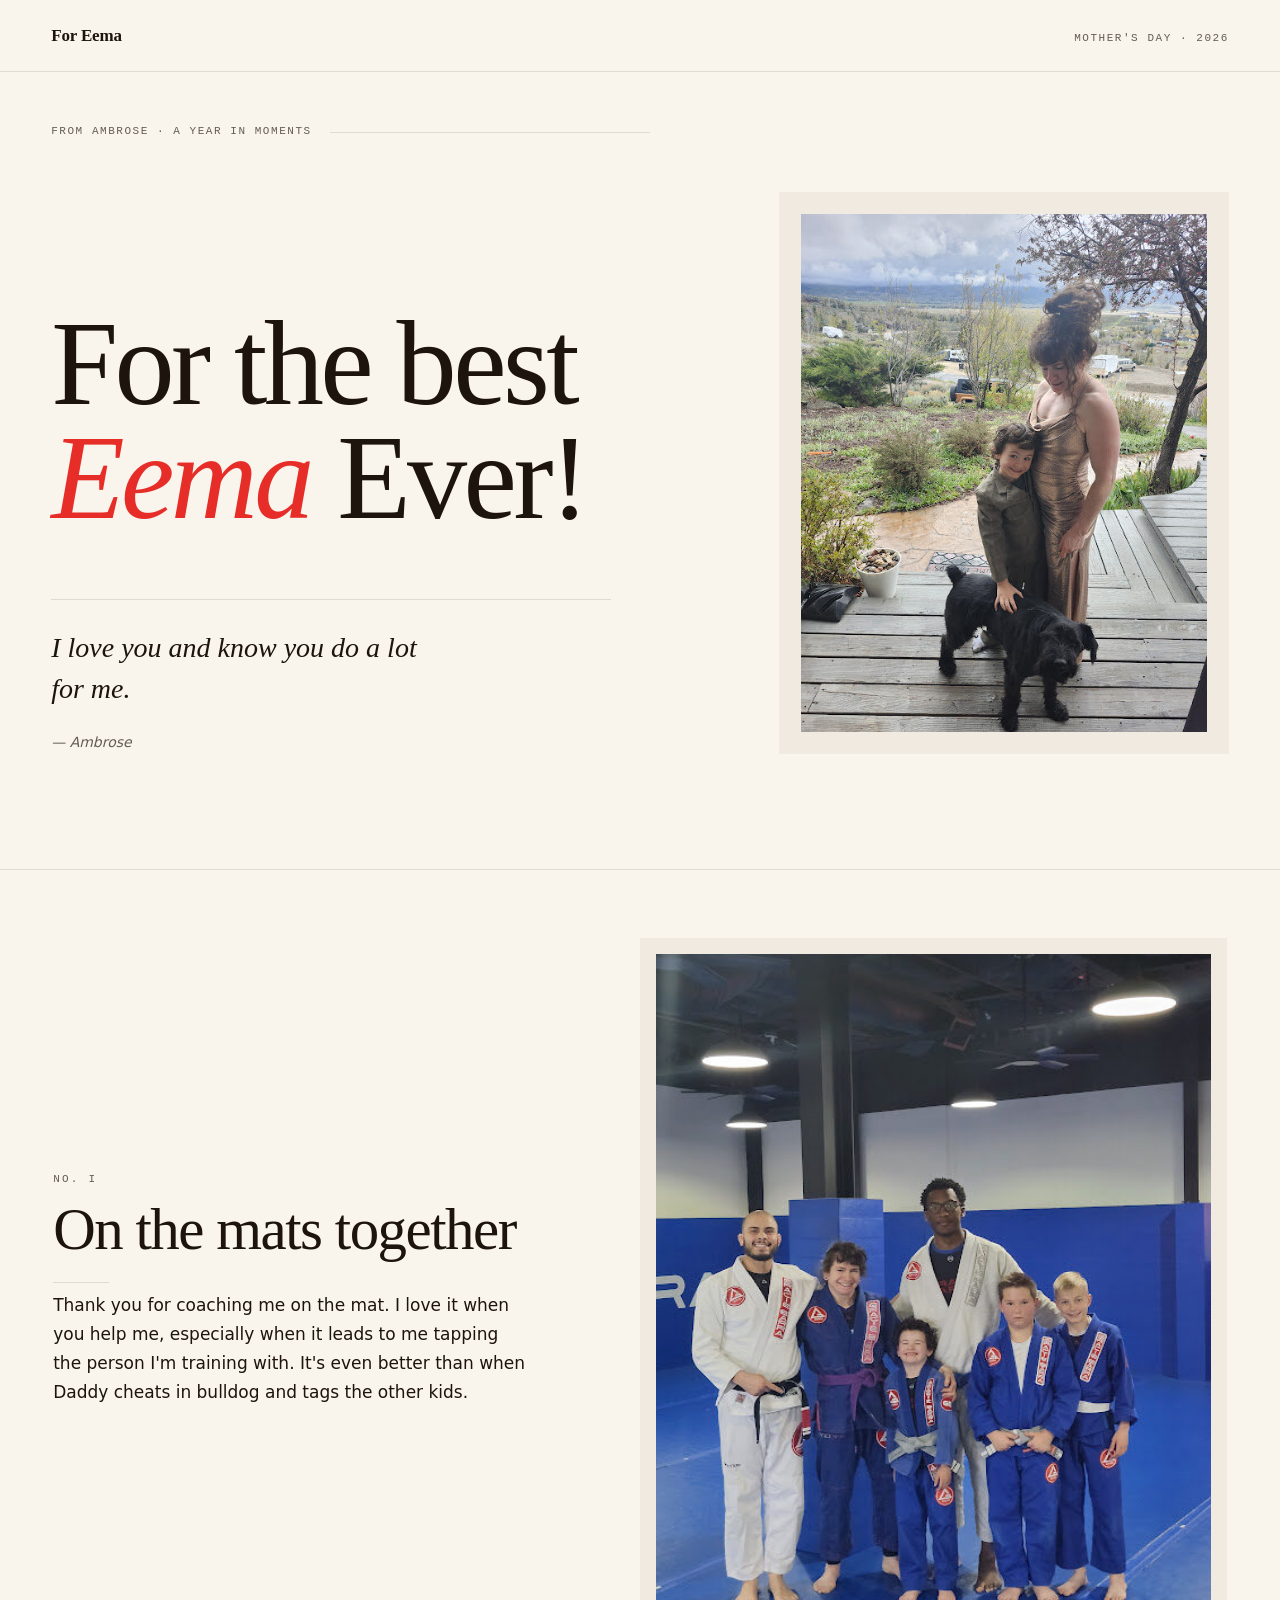
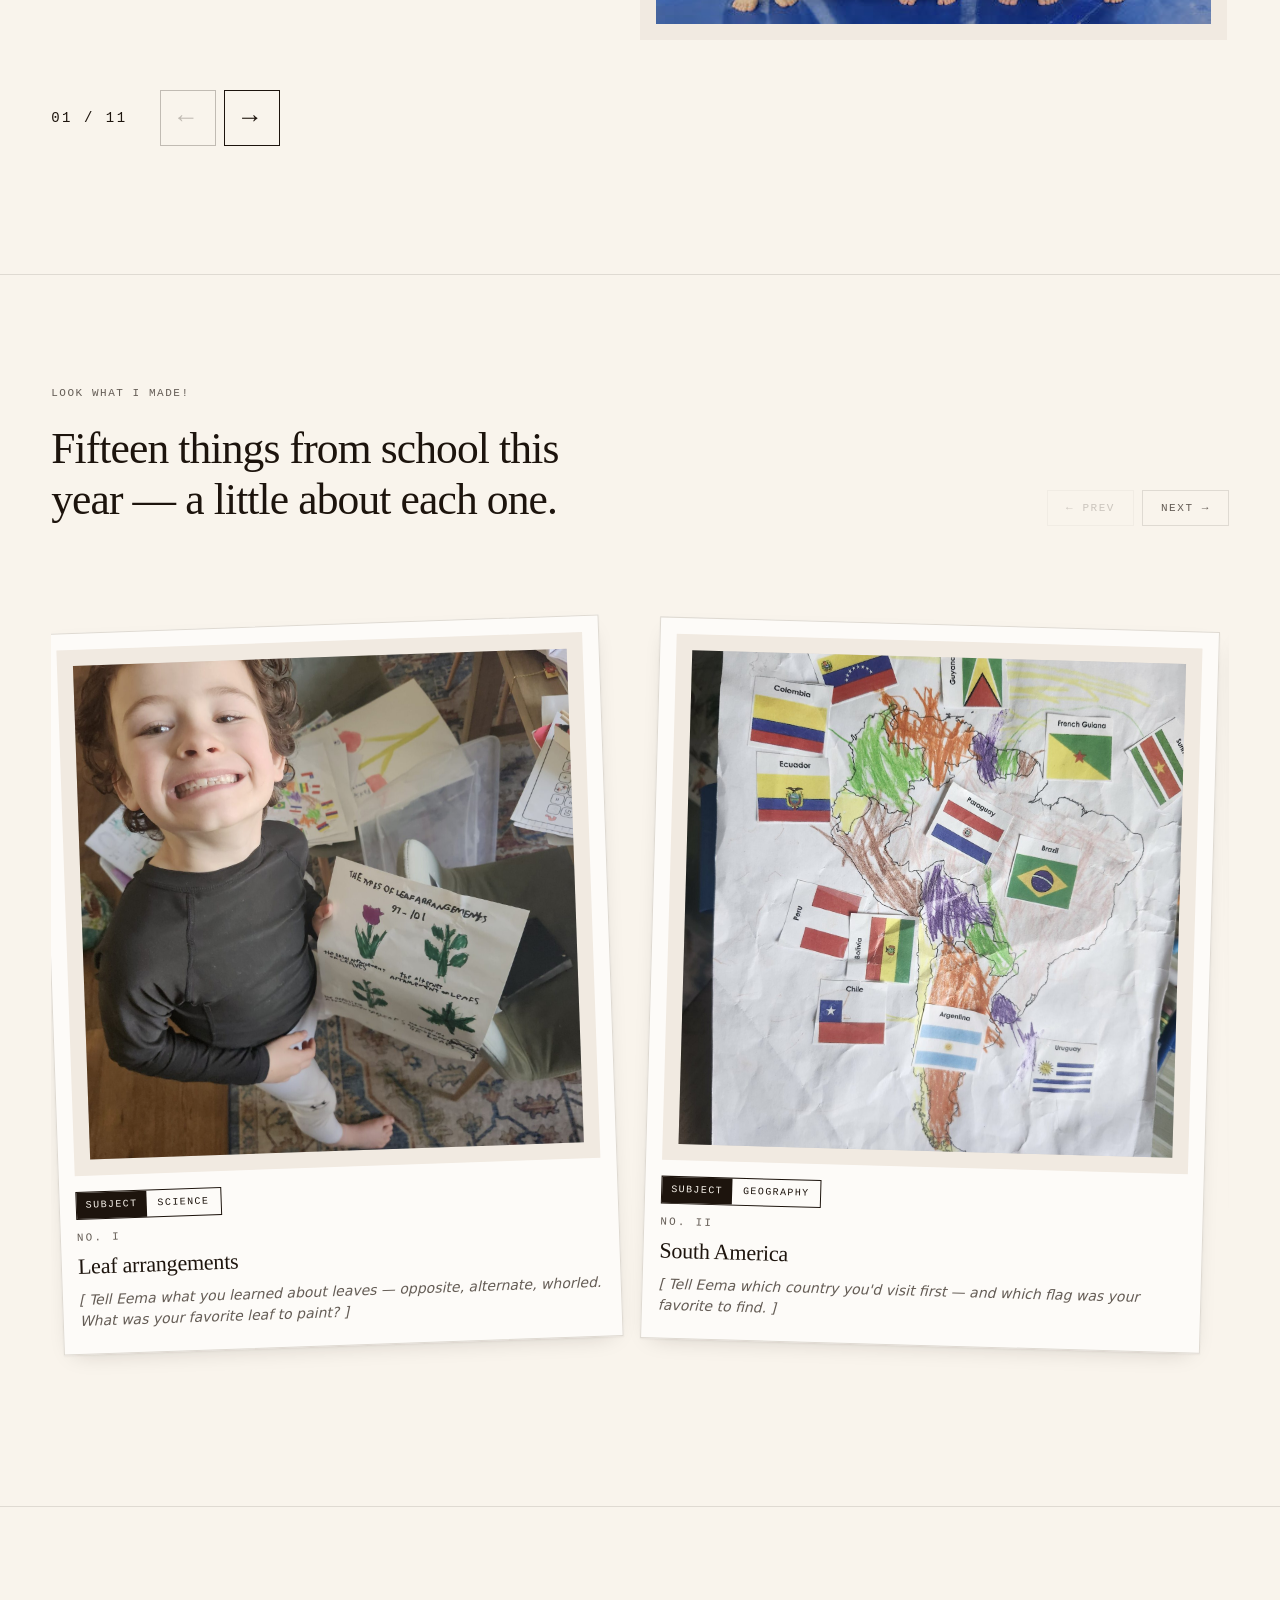
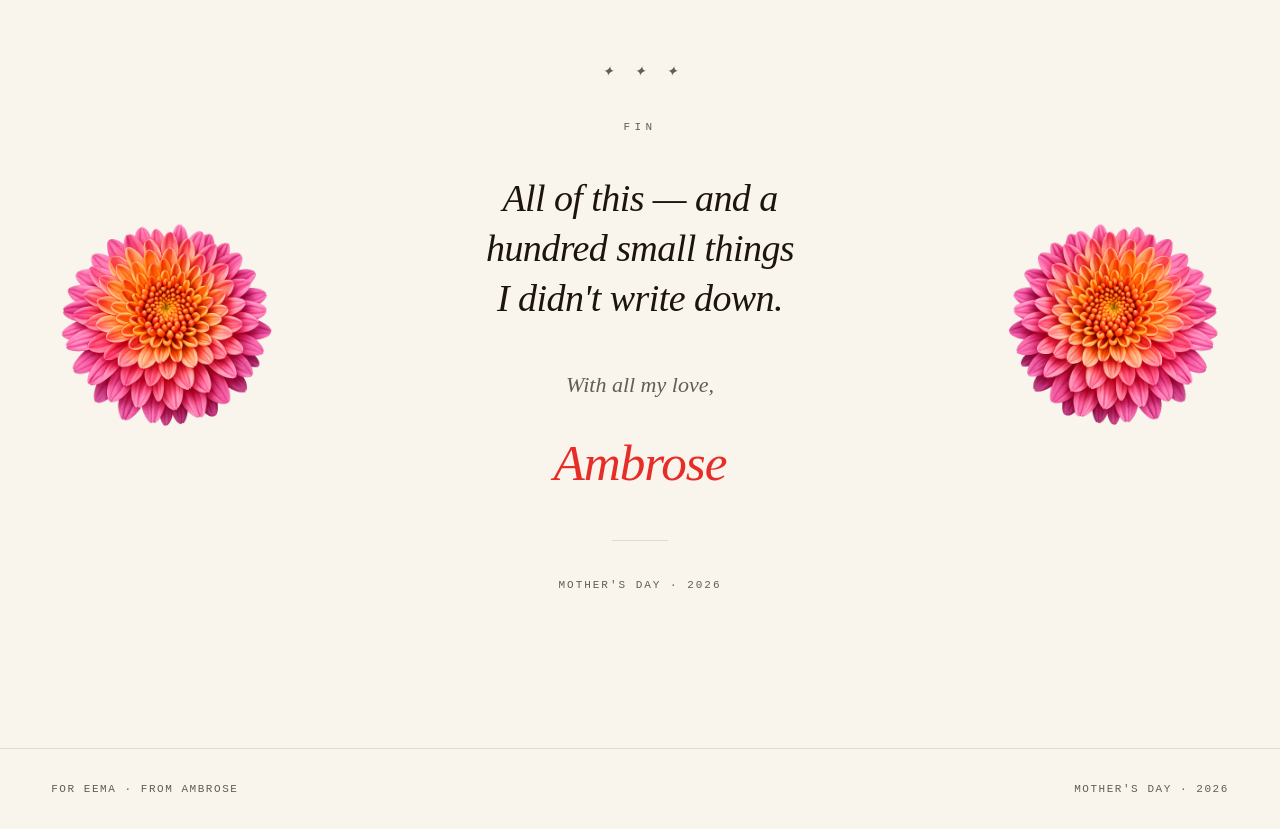
==== index.html @ 7e519408 "Initial: Mother's Day site for Eema" ====
<!doctype html>
<html lang="en">
<head>
  <meta charset="UTF-8">
  <meta name="viewport" content="width=device-width, initial-scale=1">
  <title>For the best Eema Ever! — From Ambrose</title>
  <link rel="stylesheet" href="style.css">
</head>
<body>

<header class="masthead">
  <div class="wordmark">For Eema</div>
  <div class="masthead-meta">Mother's Day · 2026</div>
</header>

<main>

  <!-- ============================================== -->
  <!-- 1. COVER                                       -->
  <!-- ============================================== -->
  <section class="cover">
    <div class="cover-eyebrow">
      <span class="kicker">From Ambrose · A year in moments</span>
    </div>
    <div class="cover-spread">
      <div class="cover-text">
        <h1 class="headline">For the best <span class="accent">Eema</span> Ever!</h1>
        <div class="cover-bottom">
          <p class="subhead">I love you and know you do a lot for me.</p>
          <p class="signature">— Ambrose</p>
        </div>
      </div>
      <figure class="cover-image" aria-label="Eema, Ambrose, and Momo">
        <img src="images/header.jpg" alt="Eema, Ambrose, and Momo at the anniversary">
      </figure>
    </div>
  </section>

  <!-- ============================================== -->
  <!-- 2. YEAR (CAROUSEL)                             -->
  <!-- ============================================== -->
  <section class="year">
    <div class="carousel">
      <div class="carousel-track" id="stories-track" tabindex="0" aria-label="Story photos">

        <article class="story-card">
          <figure class="card-img"><img src="images/stories/bjj.jpg" alt="BJJ team photo with Eema" loading="lazy"></figure>
          <p class="card-roman">No. I</p>
          <h3 class="card-title">On the mats together</h3>
          <p class="card-text">Thank you for coaching me on the mat. I love it when you help me, especially when it leads to me tapping the person I'm training with. It's even better than when Daddy cheats in bulldog and tags the other kids.</p>
        </article>

        <article class="story-card">
          <figure class="card-img"><img src="images/stories/family-june.jpg" alt="Piano recital, June 2025" loading="lazy"></figure>
          <p class="card-roman">No. II</p>
          <h3 class="card-title">Piano recital, June 2025</h3>
          <p class="card-text">It was really nice to be able to play and earn a certificate. Thank you so much for getting me music lessons, Eema. I also like that you practice with me.</p>
        </article>

        <article class="story-card">
          <figure class="card-img"><img src="images/stories/lake.jpg" alt="Camping trip at the Jordan Mill Reservoir, June 2025" loading="lazy"></figure>
          <p class="card-roman">No. III</p>
          <h3 class="card-title">Camping trip at the Jordan Mill Reservoir</h3>
          <p class="card-text">Thank you so much for planning the camping trip for my birthday. I really liked going on the boat with you and paddling all the way over to Daddy. And back. Thanks for always setting fun stuff up for me.</p>
        </article>

        <article class="story-card">
          <figure class="card-img"><img src="images/stories/beach.jpg" alt="Beach trip, August 2025" loading="lazy"></figure>
          <p class="card-roman">No. IV</p>
          <h3 class="card-title">Beach trip</h3>
          <p class="card-text">Thank you for going to Mexico with me and doing stuff with me there, Eema. I like going to the pool with you. And swimming and going bodyboarding in the ocean. I just wish there were less sea urchins. Or at least Daddy does.</p>
        </article>

        <article class="story-card">
          <figure class="card-img"><img src="images/stories/brunch.jpg" alt="Brunch with Eema" loading="lazy"></figure>
          <p class="card-roman">No. V</p>
          <h3 class="card-title">World Travelers</h3>
          <p class="card-text">I always like when we can travel together and go on crazy adventures. Next year I probably will be too big to ride on your back, though.</p>
        </article>

        <article class="story-card">
          <figure class="card-img"><img src="images/stories/airport.jpg" alt="Birthday tea time with Eema" loading="lazy"></figure>
          <p class="card-roman">No. VI</p>
          <h3 class="card-title">Birthday tea time</h3>
          <p class="card-text">Thanks for always getting Auntie Danak to come out and spend time with me. My favorite thing at your birthday tea time was the lemon squares.</p>
        </article>

        <article class="story-card">
          <figure class="card-img"><img src="images/stories/hanukkah.jpg" alt="Lighting the menorah at Hanukkah" loading="lazy"></figure>
          <p class="card-roman">No. VII</p>
          <h3 class="card-title">Hanukkah lights</h3>
          <p class="card-text">My favorite thing was lighting the candles. Thanks for teaching me Hebrew. <span lang="he">יום אמא שמח!</span></p>
        </article>

        <article class="story-card">
          <figure class="card-img"><img src="images/stories/christmas.jpg" alt="Christmas morning" loading="lazy"></figure>
          <p class="card-roman">No. VIII</p>
          <h3 class="card-title">Christmas morning</h3>
          <p class="card-text">Thanks for getting me the silly string. It was really fun to play with. You got me the best presents ever.</p>
        </article>

        <article class="story-card">
          <figure class="card-img"><img src="images/stories/puzzles.jpg" alt="Pokémon puzzles with Eema" loading="lazy"></figure>
          <p class="card-roman">No. IX</p>
          <h3 class="card-title">Puzzle nights</h3>
          <p class="card-text">Thank you for helping me build the hundred-piece puzzles. I couldn't have done it without you.</p>
        </article>

        <article class="story-card">
          <figure class="card-img"><img src="images/stories/lost-teeth.jpg" alt="Lost teeth grin" loading="lazy"></figure>
          <p class="card-roman">No. X</p>
          <h3 class="card-title">Lost teeth!</h3>
          <p class="card-text">I'm so glad that tooth came out in the hot tub. It was hurting so badly before it came out. Thank you for organizing, selling my bones. And I'm glad that you are happy that I lost a tooth.</p>
        </article>

        <article class="story-card">
          <figure class="card-img"><img src="images/stories/cake.jpg" alt="Decorating a cake" loading="lazy"></figure>
          <p class="card-roman">No. XI</p>
          <h3 class="card-title">That cake</h3>
          <p class="card-text">Thank you for making a birthday cake for my party. The cake was so delicious. I couldn't even eat one slice.</p>
        </article>

      </div>
    </div>
    <div class="year-controls">
      <span class="counter" data-carousel-counter="stories-track" aria-live="polite">01 / 11</span>
      <div class="nav-btns">
        <button class="nav-btn nav-btn-icon nav-btn-large" data-carousel-prev="stories-track" type="button" aria-label="Previous story"><span aria-hidden="true">←</span></button>
        <button class="nav-btn nav-btn-icon nav-btn-large" data-carousel-next="stories-track" type="button" aria-label="Next story"><span aria-hidden="true">→</span></button>
      </div>
    </div>
  </section>

  <!-- ============================================== -->
  <!-- 3. SCHOOLWORK (CAROUSEL — POLAROID TILT)       -->
  <!-- ============================================== -->
  <section class="year schoolwork">
    <div class="year-header">
      <div class="year-header-text">
        <p class="kicker">Look what I made!</p>
        <h2 class="year-h2">Fifteen things from school this year — a little about each one.</h2>
      </div>
      <div class="year-nav" aria-label="Schoolwork carousel navigation">
        <div class="nav-btns">
          <button class="nav-btn nav-btn-prev" data-carousel-prev="school-track" type="button" aria-label="Previous piece">← Prev</button>
          <button class="nav-btn nav-btn-next" data-carousel-next="school-track" type="button" aria-label="Next piece">Next →</button>
        </div>
      </div>
    </div>

    <div class="carousel">
      <div class="carousel-track" id="school-track" tabindex="0" aria-label="Schoolwork pieces">

        <article class="story-card polaroid">
          <figure class="card-img"><img src="images/school/leaf-arrangements.jpg" alt="The maps of leaf arrangements" loading="lazy" onerror="this.style.opacity=0"></figure>
          <p class="subject-badge"><span class="subject-key">Subject</span><span class="subject-value">Science</span></p>
          <p class="card-roman">No. I</p>
          <h3 class="card-title">Leaf arrangements</h3>
          <p class="card-text placeholder">[ Tell Eema what you learned about leaves — opposite, alternate, whorled. What was your favorite leaf to paint? ]</p>
        </article>

        <article class="story-card polaroid">
          <figure class="card-img"><img src="images/school/south-america-map.jpg" alt="Hand-drawn map of South America with country flags" loading="lazy" onerror="this.style.opacity=0"></figure>
          <p class="subject-badge"><span class="subject-key">Subject</span><span class="subject-value">Geography</span></p>
          <p class="card-roman">No. II</p>
          <h3 class="card-title">South America</h3>
          <p class="card-text placeholder">[ Tell Eema which country you'd visit first — and which flag was your favorite to find. ]</p>
        </article>

        <article class="story-card polaroid">
          <figure class="card-img"><img src="images/school/knot-drawings.jpg" alt="Two knot drawings on white paper" loading="lazy" onerror="this.style.opacity=0"></figure>
          <p class="subject-badge"><span class="subject-key">Subject</span><span class="subject-value">Art</span></p>
          <p class="card-roman">No. III</p>
          <h3 class="card-title">Celtic knots</h3>
          <p class="card-text placeholder">[ Tell Eema how you drew these — what was the trickiest part of getting the lines to weave? ]</p>
        </article>

        <article class="story-card polaroid">
          <figure class="card-img"><img src="images/school/money-math.jpg" alt="Multiplication problems with dollar amounts on graph paper" loading="lazy" onerror="this.style.opacity=0"></figure>
          <p class="subject-badge"><span class="subject-key">Subject</span><span class="subject-value">Math</span></p>
          <p class="card-roman">No. IV</p>
          <h3 class="card-title">Money math</h3>
          <p class="card-text placeholder">[ Tell Eema what these problems were about — and which one took the longest. ]</p>
        </article>

        <article class="story-card polaroid">
          <figure class="card-img"><img src="images/school/fishbowl.jpg" alt="Fishbowl with goldfish and plants, colored drawing" loading="lazy" onerror="this.style.opacity=0"></figure>
          <p class="subject-badge"><span class="subject-key">Subject</span><span class="subject-value">Art</span></p>
          <p class="card-roman">No. V</p>
          <h3 class="card-title">Fishbowl</h3>
          <p class="card-text placeholder">[ Tell Eema about the fish — what you named them and your favorite color in the picture. ]</p>
        </article>

        <article class="story-card polaroid">
          <figure class="card-img"><img src="images/school/blue-shark.jpg" alt="Hand-written report about the blue shark with a drawing" loading="lazy" onerror="this.style.opacity=0"></figure>
          <p class="subject-badge"><span class="subject-key">Subject</span><span class="subject-value">Writing</span></p>
          <p class="card-roman">No. VI</p>
          <h3 class="card-title">The blue shark</h3>
          <p class="card-text placeholder">[ Tell Eema the coolest fact you learned about blue sharks — the one you most wanted to share. ]</p>
        </article>

        <article class="story-card polaroid">
          <figure class="card-img"><img src="images/school/about-me.jpg" alt="A page about Ambrose with a heart and writing" loading="lazy" onerror="this.style.opacity=0"></figure>
          <p class="subject-badge"><span class="subject-key">Subject</span><span class="subject-value">Writing</span></p>
          <p class="card-roman">No. VII</p>
          <h3 class="card-title">About me</h3>
          <p class="card-text placeholder">[ Tell Eema what you wrote about yourself — and which part you wanted her to read first. ]</p>
        </article>

        <article class="story-card polaroid">
          <figure class="card-img"><img src="images/school/tulip-handprints.jpg" alt="Tulip flowers made from red handprints" loading="lazy" onerror="this.style.opacity=0"></figure>
          <p class="subject-badge"><span class="subject-key">Subject</span><span class="subject-value">Art</span></p>
          <p class="card-roman">No. VIII</p>
          <h3 class="card-title">Handprint tulips</h3>
          <p class="card-text placeholder">[ Tell Eema about making these — was the paint cold? Which hand did you use? ]</p>
        </article>

        <article class="story-card polaroid">
          <figure class="card-img"><img src="images/school/foil-fish.jpg" alt="Foil-covered fish artwork" loading="lazy" onerror="this.style.opacity=0"></figure>
          <p class="subject-badge"><span class="subject-key">Subject</span><span class="subject-value">Art</span></p>
          <p class="card-roman">No. IX</p>
          <h3 class="card-title">Foil fish</h3>
          <p class="card-text placeholder">[ Tell Eema how you made the foil shine — and what you used to scratch the lines in. ]</p>
        </article>

        <article class="story-card polaroid">
          <figure class="card-img"><img src="images/school/mandala.jpg" alt="Colorful mandala with circular patterns" loading="lazy" onerror="this.style.opacity=0"></figure>
          <p class="subject-badge"><span class="subject-key">Subject</span><span class="subject-value">Art</span></p>
          <p class="card-roman">No. X</p>
          <h3 class="card-title">Mandala</h3>
          <p class="card-text placeholder">[ Tell Eema which color was your favorite — and which circle was the hardest to color in. ]</p>
        </article>

        <article class="story-card polaroid">
          <figure class="card-img"><img src="images/school/tree-drawing.jpg" alt="Drawing of a big leafy tree" loading="lazy" onerror="this.style.opacity=0"></figure>
          <p class="subject-badge"><span class="subject-key">Subject</span><span class="subject-value">Art</span></p>
          <p class="card-roman">No. XI</p>
          <h3 class="card-title">The big tree</h3>
          <p class="card-text placeholder">[ Tell Eema about this tree — was it a real tree you saw, or one you imagined? ]</p>
        </article>

        <article class="story-card polaroid">
          <figure class="card-img"><img src="images/school/house-watercolor.jpg" alt="Watercolor painting with a house drawn on top" loading="lazy" onerror="this.style.opacity=0"></figure>
          <p class="subject-badge"><span class="subject-key">Subject</span><span class="subject-value">Art</span></p>
          <p class="card-roman">No. XII</p>
          <h3 class="card-title">The house</h3>
          <p class="card-text placeholder">[ Tell Eema about this house — whose house is it, and what's the watercolor underneath? ]</p>
        </article>

        <article class="story-card polaroid">
          <figure class="card-img"><img src="images/school/pokemon-board.jpg" alt="Hand-drawn Pokémon board game with Charizard, Giratina, and others" loading="lazy" onerror="this.style.opacity=0"></figure>
          <p class="subject-badge"><span class="subject-key">Subject</span><span class="subject-value">Art</span></p>
          <p class="card-roman">No. XIII</p>
          <h3 class="card-title">Pokémon board</h3>
          <p class="card-text placeholder">[ Tell Eema how this game works — what's the goal, and which Pokémon would she pick? ]</p>
        </article>

        <!-- Videos: source files require ffmpeg compression before they can be pushed.
             127 MB original is over GitHub's 100 MB hard limit. See task #9. -->

        <article class="story-card polaroid">
          <figure class="card-img"><video src="images/school/video-1.mp4" controls preload="metadata" playsinline></video></figure>
          <p class="subject-badge"><span class="subject-key">Subject</span><span class="subject-value">[ subject ]</span></p>
          <p class="card-roman">No. XIV</p>
          <h3 class="card-title">[ Video title ]</h3>
          <p class="card-text placeholder">[ Tell Eema what this video shows. ]</p>
        </article>

        <article class="story-card polaroid">
          <figure class="card-img"><video src="images/school/video-2.mp4" controls preload="metadata" playsinline></video></figure>
          <p class="subject-badge"><span class="subject-key">Subject</span><span class="subject-value">[ subject ]</span></p>
          <p class="card-roman">No. XV</p>
          <h3 class="card-title">[ Video title ]</h3>
          <p class="card-text placeholder">[ Tell Eema what this video shows. ]</p>
        </article>

      </div>
    </div>
  </section>

  <!-- ============================================== -->
  <!-- 4. ENDING (CLOSING NOTE)                       -->
  <!-- ============================================== -->
  <section class="ending" aria-label="A note to close">
    <img class="ending-flower ending-flower-left" src="images/flower.png" alt="" aria-hidden="true">
    <div class="ending-inner">
      <p class="ending-mark" aria-hidden="true">✦ ✦ ✦</p>
      <p class="ending-kicker">Fin</p>
      <p class="ending-line">All of this — and a hundred small things I didn't write down.</p>
      <p class="ending-soft">With all my love,</p>
      <p class="ending-signature">Ambrose</p>
      <hr class="ending-rule" aria-hidden="true">
      <p class="ending-coda">Mother's Day · 2026</p>
    </div>
    <img class="ending-flower ending-flower-right" src="images/flower.png" alt="" aria-hidden="true">
  </section>

</main>

<footer class="footer">
  <span>For Eema · From Ambrose</span>
  <span>Mother's Day · 2026</span>
</footer>

<script src="script.js"></script>

</body>
</html>
---- style.css ----
:root {
  --bg:      oklch(97% 0.012 80);
  --surface: oklch(99% 0.005 80);
  --fg:      oklch(20% 0.02 60);
  --muted:   oklch(48% 0.015 60);
  --border:  oklch(89% 0.012 80);
  --accent:  oklch(60% 0.22 28);

  --mat-outer: oklch(94% 0.014 70);
  --mat-inner: oklch(96% 0.008 70);
  --mat-edge:  oklch(86% 0.014 70);

  --font-display: 'Iowan Old Style', 'Charter', Georgia, serif;
  --font-body:    -apple-system, BlinkMacSystemFont, 'Segoe UI', system-ui, sans-serif;
  --font-mono:    ui-monospace, 'IBM Plex Mono', 'JetBrains Mono', Menlo, monospace;

  --gutter: max(28px, 4vw);
}

*, *::before, *::after { box-sizing: border-box; }
* { margin: 0; padding: 0; }

html, body { background: var(--bg); color: var(--fg); min-height: 100%; }

body {
  font-family: var(--font-body);
  font-size: 16px;
  line-height: 1.6;
  -webkit-font-smoothing: antialiased;
  text-rendering: optimizeLegibility;
}

a { color: inherit; text-decoration: none; }

::selection { background: var(--accent); color: oklch(98% 0.005 80); }

.placeholder {
  color: var(--muted);
  font-style: italic;
}

.kicker {
  font-family: var(--font-mono);
  font-size: 11px;
  letter-spacing: 0.14em;
  text-transform: uppercase;
  color: var(--muted);
  font-weight: 500;
}

/* ===== masthead ===== */
.masthead {
  display: flex;
  justify-content: space-between;
  align-items: baseline;
  padding: 22px var(--gutter);
  border-bottom: 1px solid var(--border);
}

.wordmark {
  font-family: var(--font-display);
  font-size: 17px;
  letter-spacing: -0.01em;
  font-weight: 600;
}

.masthead-meta {
  font-family: var(--font-mono);
  font-size: 11px;
  letter-spacing: 0.14em;
  text-transform: uppercase;
  color: var(--muted);
}

/* ===== cover ===== */
.cover {
  padding: clamp(28px, 4vw, 56px) var(--gutter) clamp(64px, 9vw, 130px);
  max-width: 1320px;
  margin: 0 auto;
  display: grid;
  grid-template-columns: 1fr;
  gap: clamp(28px, 4vw, 56px);
}

.cover-eyebrow {
  display: flex;
  align-items: center;
  gap: 18px;
}

.cover-eyebrow::after {
  content: '';
  flex: 1;
  height: 1px;
  background: var(--border);
  max-width: 320px;
}

.cover-spread {
  display: grid;
  grid-template-columns: minmax(0, 1.45fr) minmax(0, 1fr);
  gap: clamp(36px, 6vw, 96px);
  align-items: end;
}

.cover-text {
  display: grid;
  grid-template-columns: 1fr;
  gap: clamp(36px, 5vw, 64px);
  min-width: 0;
}

.headline {
  font-family: var(--font-display);
  font-weight: 400;
  font-size: clamp(52px, 9.4vw, 136px);
  line-height: 0.95;
  letter-spacing: -0.03em;
  max-width: 14ch;
  text-wrap: balance;
}

.headline .accent {
  color: var(--accent);
  font-style: italic;
  font-weight: 400;
}

.cover-image {
  position: relative;
  aspect-ratio: 4 / 5;
  background: var(--mat-outer);
  align-self: end;
}

.cover-image::before {
  content: '';
  position: absolute;
  inset: 22px;
  background: var(--mat-inner);
  border: 1px solid var(--mat-edge);
}

.cover-image img {
  position: absolute;
  inset: 22px;
  width: calc(100% - 44px);
  height: calc(100% - 44px);
  object-fit: cover;
  z-index: 1;
}

.cover-bottom {
  display: grid;
  grid-template-columns: 1fr;
  gap: 22px;
  max-width: 560px;
  padding-top: 28px;
  border-top: 1px solid var(--border);
}

.subhead {
  font-family: var(--font-display);
  font-size: clamp(20px, 2.2vw, 28px);
  line-height: 1.45;
  color: var(--fg);
  font-style: italic;
  font-weight: 400;
  max-width: 30ch;
  text-wrap: pretty;
}

.signature {
  font-family: var(--font-body);
  font-size: 14px;
  font-style: italic;
  color: var(--muted);
}

/* ===== year (carousel section) ===== */
.year {
  border-top: 1px solid var(--border);
  padding: clamp(64px, 9vw, 110px) var(--gutter) clamp(80px, 10vw, 130px);
  max-width: 1320px;
  margin: 0 auto;
}

.year-header {
  display: grid;
  grid-template-columns: 1fr auto;
  gap: 24px;
  margin-bottom: clamp(48px, 6vw, 80px);
  align-items: end;
}

.year-header-text {
  display: grid;
  grid-template-columns: 1fr;
  gap: 20px;
  max-width: 760px;
}

.year-h2 {
  font-family: var(--font-display);
  font-size: clamp(28px, 3.4vw, 44px);
  line-height: 1.18;
  letter-spacing: -0.02em;
  font-weight: 400;
  text-wrap: balance;
}

.year-nav {
  display: flex;
  align-items: center;
  gap: 24px;
}

.nav-btns {
  display: flex;
  gap: 8px;
}

.counter {
  font-family: var(--font-mono);
  font-size: 12px;
  letter-spacing: 0.18em;
  text-transform: uppercase;
  color: var(--muted);
  font-variant-numeric: tabular-nums;
}

.nav-btn-icon {
  width: 44px;
  height: 44px;
  padding: 0;
  font-family: var(--font-display);
  font-size: 20px;
  letter-spacing: 0;
  text-transform: none;
  color: var(--fg);
  display: inline-flex;
  align-items: center;
  justify-content: center;
}

.nav-btn-icon:hover:not(:disabled) {
  border-color: var(--fg);
  color: var(--fg);
  background: var(--surface);
}

.nav-btn {
  font-family: var(--font-mono);
  font-size: 11px;
  letter-spacing: 0.14em;
  text-transform: uppercase;
  color: var(--muted);
  background: transparent;
  border: 1px solid var(--border);
  padding: 11px 18px;
  cursor: pointer;
  transition: color 200ms ease, border-color 200ms ease, opacity 200ms ease;
}

.nav-btn:hover:not(:disabled) {
  color: var(--accent);
  border-color: var(--accent);
}

.nav-btn:disabled {
  opacity: 0.3;
  cursor: default;
}

/* ===== carousel ===== */
.carousel {
  position: relative;
}

.carousel-track {
  display: flex;
  gap: 32px;
  overflow-x: auto;
  scroll-snap-type: x mandatory;
  scroll-behavior: smooth;
  -webkit-overflow-scrolling: touch;
  scrollbar-width: none;
  -ms-overflow-style: none;
  padding-bottom: 8px;
}

.carousel-track::-webkit-scrollbar { display: none; }

.carousel-track:focus-visible {
  outline: 2px solid var(--accent);
  outline-offset: 6px;
}

.story-card {
  flex: 0 0 min(560px, 80vw);
  scroll-snap-align: start;
  display: block;
}

.story-card .card-img {
  aspect-ratio: 3 / 2;
  background: var(--mat-outer);
  position: relative;
  overflow: hidden;
  margin-bottom: 18px;
}

.story-card .card-img::before {
  content: '';
  position: absolute;
  inset: 16px;
  background: var(--mat-inner);
  border: 1px solid var(--mat-edge);
  z-index: 0;
}

.story-card .card-img img {
  position: absolute;
  inset: 16px;
  width: calc(100% - 32px);
  height: calc(100% - 32px);
  object-fit: cover;
  z-index: 1;
}

.card-roman {
  font-family: var(--font-mono);
  font-size: 11px;
  letter-spacing: 0.2em;
  text-transform: uppercase;
  color: var(--muted);
  margin-bottom: 6px;
}

.card-title {
  font-family: var(--font-display);
  font-weight: 400;
  font-size: 22px;
  line-height: 1.2;
  letter-spacing: -0.01em;
  margin-bottom: 10px;
}

.card-text {
  font-size: 14px;
  color: var(--muted);
  line-height: 1.5;
  max-width: 38em;
}

/* ===== year section: one-moment-per-viewport (non-polaroid cards) ===== */
/* Photo spans all rows in column 1; text items explicitly placed in column 2
   with 1fr top/bottom rows so text vertically centers against the photo. */
.year:not(.schoolwork) .story-card {
  flex: 0 0 100%;
  display: grid;
  grid-template-columns: minmax(0, 1fr) minmax(0, 1.15fr);
  grid-template-rows: 1fr auto auto auto 1fr;
  column-gap: clamp(36px, 6vw, 96px);
  row-gap: 4px;
  align-items: start;
  padding: 4px 2px;
  scroll-snap-stop: always;
}

.year:not(.schoolwork) .story-card .card-img {
  grid-column: 2;
  grid-row: 1 / -1;
  align-self: center;
  justify-self: start;
  width: 100%;
  max-width: 620px;
  max-height: 78vh;
  aspect-ratio: 4 / 5;
  margin-bottom: 0;
}

.year:not(.schoolwork) .card-roman {
  grid-column: 1;
  grid-row: 2;
  align-self: end;
  margin-bottom: 0;
  letter-spacing: 0.2em;
}

.year:not(.schoolwork) .card-title {
  grid-column: 1;
  grid-row: 3;
  font-size: clamp(36px, 4.6vw, 60px);
  line-height: 1.04;
  letter-spacing: -0.025em;
  margin: 6px 0 0;
}

.year:not(.schoolwork) .card-title::after {
  content: '';
  display: block;
  width: 56px;
  border-top: 1px solid var(--border);
  margin-top: 22px;
}

.year:not(.schoolwork) .card-text {
  grid-column: 1;
  grid-row: 4;
  align-self: start;
  font-size: 17px;
  line-height: 1.7;
  color: var(--fg);
  max-width: 44ch;
  margin-top: 4px;
}

.year:not(.schoolwork) .card-text.placeholder {
  color: var(--muted);
}

/* ===== year section: bottom controls (counter + nav) ===== */
.year:not(.schoolwork) {
  padding-top: clamp(40px, 5vw, 64px);
}

.year-controls {
  display: flex;
  align-items: center;
  gap: 32px;
  padding-top: clamp(28px, 3vw, 44px);
}

.year-controls .counter {
  font-size: 14px;
  color: var(--fg);
}

.nav-btn-large {
  width: 56px;
  height: 56px;
  font-size: 26px;
  border-width: 1.5px;
  border-color: var(--fg);
  color: var(--fg);
}

.nav-btn-large:hover:not(:disabled) {
  background: var(--fg);
  color: var(--bg);
  border-color: var(--fg);
}

.nav-btn-large:disabled {
  opacity: 0.25;
}

/* ===== schoolwork (polaroid tilt variant) ===== */
.schoolwork .carousel-track {
  padding: 22px 4px 32px;
  overflow-y: visible;
}

.story-card.polaroid {
  background: var(--surface);
  padding: 16px 16px 22px;
  border: 1px solid var(--border);
  box-shadow:
    0 8px 24px -12px oklch(20% 0.02 60 / 0.22),
    0 1px 2px oklch(20% 0.02 60 / 0.06);
  transform-origin: center 65%;
  transition: rotate 320ms ease, transform 320ms ease, box-shadow 320ms ease;
}

.story-card.polaroid:nth-child(1)  { rotate: -2deg; }
.story-card.polaroid:nth-child(2)  { rotate: 1.6deg; }
.story-card.polaroid:nth-child(3)  { rotate: -1deg; }
.story-card.polaroid:nth-child(4)  { rotate: 2.2deg; }
.story-card.polaroid:nth-child(5)  { rotate: -1.5deg; }
.story-card.polaroid:nth-child(6)  { rotate: 1deg; }
.story-card.polaroid:nth-child(7)  { rotate: -2.4deg; }
.story-card.polaroid:nth-child(8)  { rotate: 0.8deg; }
.story-card.polaroid:nth-child(9)  { rotate: 1.8deg; }
.story-card.polaroid:nth-child(10) { rotate: -1.2deg; }
.story-card.polaroid:nth-child(11) { rotate: 2deg; }
.story-card.polaroid:nth-child(12) { rotate: -2.2deg; }
.story-card.polaroid:nth-child(13) { rotate: 0.6deg; }
.story-card.polaroid:nth-child(14) { rotate: -1.8deg; }
.story-card.polaroid:nth-child(15) { rotate: 1.4deg; }

.story-card.polaroid:hover {
  rotate: 0deg;
  transform: translateY(-4px);
  box-shadow:
    0 14px 36px -14px oklch(20% 0.02 60 / 0.28),
    0 2px 4px oklch(20% 0.02 60 / 0.08);
}

.story-card.polaroid .card-img {
  aspect-ratio: 1 / 1;
  margin-bottom: 14px;
}

/* video-bearing polaroid: wider 16:9 frame, dark inner */
.story-card.polaroid:has(video) .card-img {
  aspect-ratio: 16 / 9;
  background: #000;
}

.story-card.polaroid:has(video) .card-img::before {
  background: #000;
  border-color: #000;
}

.story-card.polaroid .card-img video {
  position: absolute;
  inset: 16px;
  width: calc(100% - 32px);
  height: calc(100% - 32px);
  object-fit: contain;
  background: #000;
  z-index: 2;
}

.subject-badge {
  display: inline-flex;
  align-items: stretch;
  border: 1px solid var(--fg);
  width: max-content;
  font-family: var(--font-mono);
  font-size: 10px;
  letter-spacing: 0.14em;
  text-transform: uppercase;
  margin-bottom: 10px;
}

.subject-badge .subject-key {
  padding: 5px 9px;
  background: var(--fg);
  color: var(--bg);
}

.subject-badge .subject-value {
  padding: 5px 11px;
  color: var(--fg);
}

/* ===== ending (closing note) ===== */
.ending {
  border-top: 1px solid var(--border);
  padding: clamp(96px, 12vw, 160px) var(--gutter);
  max-width: 1320px;
  margin: 0 auto;
  text-align: center;
  display: grid;
  grid-template-columns: auto minmax(0, 1fr) auto;
  align-items: center;
  gap: clamp(24px, 4vw, 80px);
}

.ending-flower {
  width: clamp(140px, 18vw, 260px);
  height: auto;
  display: block;
  user-select: none;
}

.ending-flower-right {
  transform: scaleX(-1);
}

@media (max-width: 720px) {
  .ending {
    grid-template-columns: auto minmax(0, 1fr) auto;
    gap: clamp(12px, 3vw, 24px);
  }
  .ending-flower {
    width: clamp(64px, 14vw, 120px);
  }
}

.ending-inner {
  max-width: 580px;
  margin: 0 auto;
  display: grid;
  gap: clamp(24px, 3vw, 36px);
  justify-items: center;
}

.ending-mark {
  font-family: var(--font-display);
  color: var(--muted);
  font-size: 14px;
  letter-spacing: 0.6em;
  font-style: italic;
  padding-left: 0.6em;
}

.ending-kicker {
  font-family: var(--font-mono);
  font-size: 11px;
  letter-spacing: 0.4em;
  text-transform: uppercase;
  color: var(--muted);
  font-weight: 500;
}

.ending-line {
  font-family: var(--font-display);
  font-size: clamp(24px, 3.2vw, 38px);
  line-height: 1.32;
  letter-spacing: -0.015em;
  font-style: italic;
  font-weight: 400;
  color: var(--fg);
  text-wrap: balance;
  max-width: 22ch;
}

.ending-soft {
  font-family: var(--font-display);
  font-size: clamp(18px, 2vw, 22px);
  font-style: italic;
  color: var(--muted);
  line-height: 1.5;
  margin-top: 8px;
}

.ending-signature {
  font-family: var(--font-display);
  font-size: clamp(32px, 4vw, 52px);
  font-style: italic;
  color: var(--accent);
  letter-spacing: -0.02em;
  line-height: 1;
}

.ending-rule {
  width: 56px;
  height: 1px;
  background: var(--border);
  border: 0;
  margin-top: clamp(8px, 1.5vw, 16px);
}

.ending-coda {
  font-family: var(--font-mono);
  font-size: 11px;
  letter-spacing: 0.18em;
  text-transform: uppercase;
  color: var(--muted);
}

/* ===== footer ===== */
.footer {
  border-top: 1px solid var(--border);
  padding: 32px var(--gutter);
  display: flex;
  justify-content: space-between;
  align-items: baseline;
  font-family: var(--font-mono);
  font-size: 11px;
  letter-spacing: 0.14em;
  text-transform: uppercase;
  color: var(--muted);
}

/* ===== responsive ===== */
@media (max-width: 880px) {
  .cover-spread {
    grid-template-columns: 1fr;
    gap: clamp(40px, 7vw, 64px);
    align-items: stretch;
  }
  .cover-image {
    max-width: 480px;
    width: 100%;
  }
  .year:not(.schoolwork) .story-card {
    grid-template-columns: 1fr;
    grid-template-rows: none;
    row-gap: 18px;
  }
  .year:not(.schoolwork) .story-card > * {
    grid-column: 1;
    grid-row: auto;
  }
  .year:not(.schoolwork) .story-card .card-img {
    max-width: 520px;
    max-height: none;
    justify-self: center;
  }
}

@media (max-width: 600px) {
  .year-header {
    grid-template-columns: 1fr;
    align-items: start;
  }
  .year-nav {
    justify-content: flex-end;
  }
}

@media (max-width: 480px) {
  .footer,
  .masthead {
    flex-direction: column;
    gap: 8px;
    align-items: flex-start;
  }
}
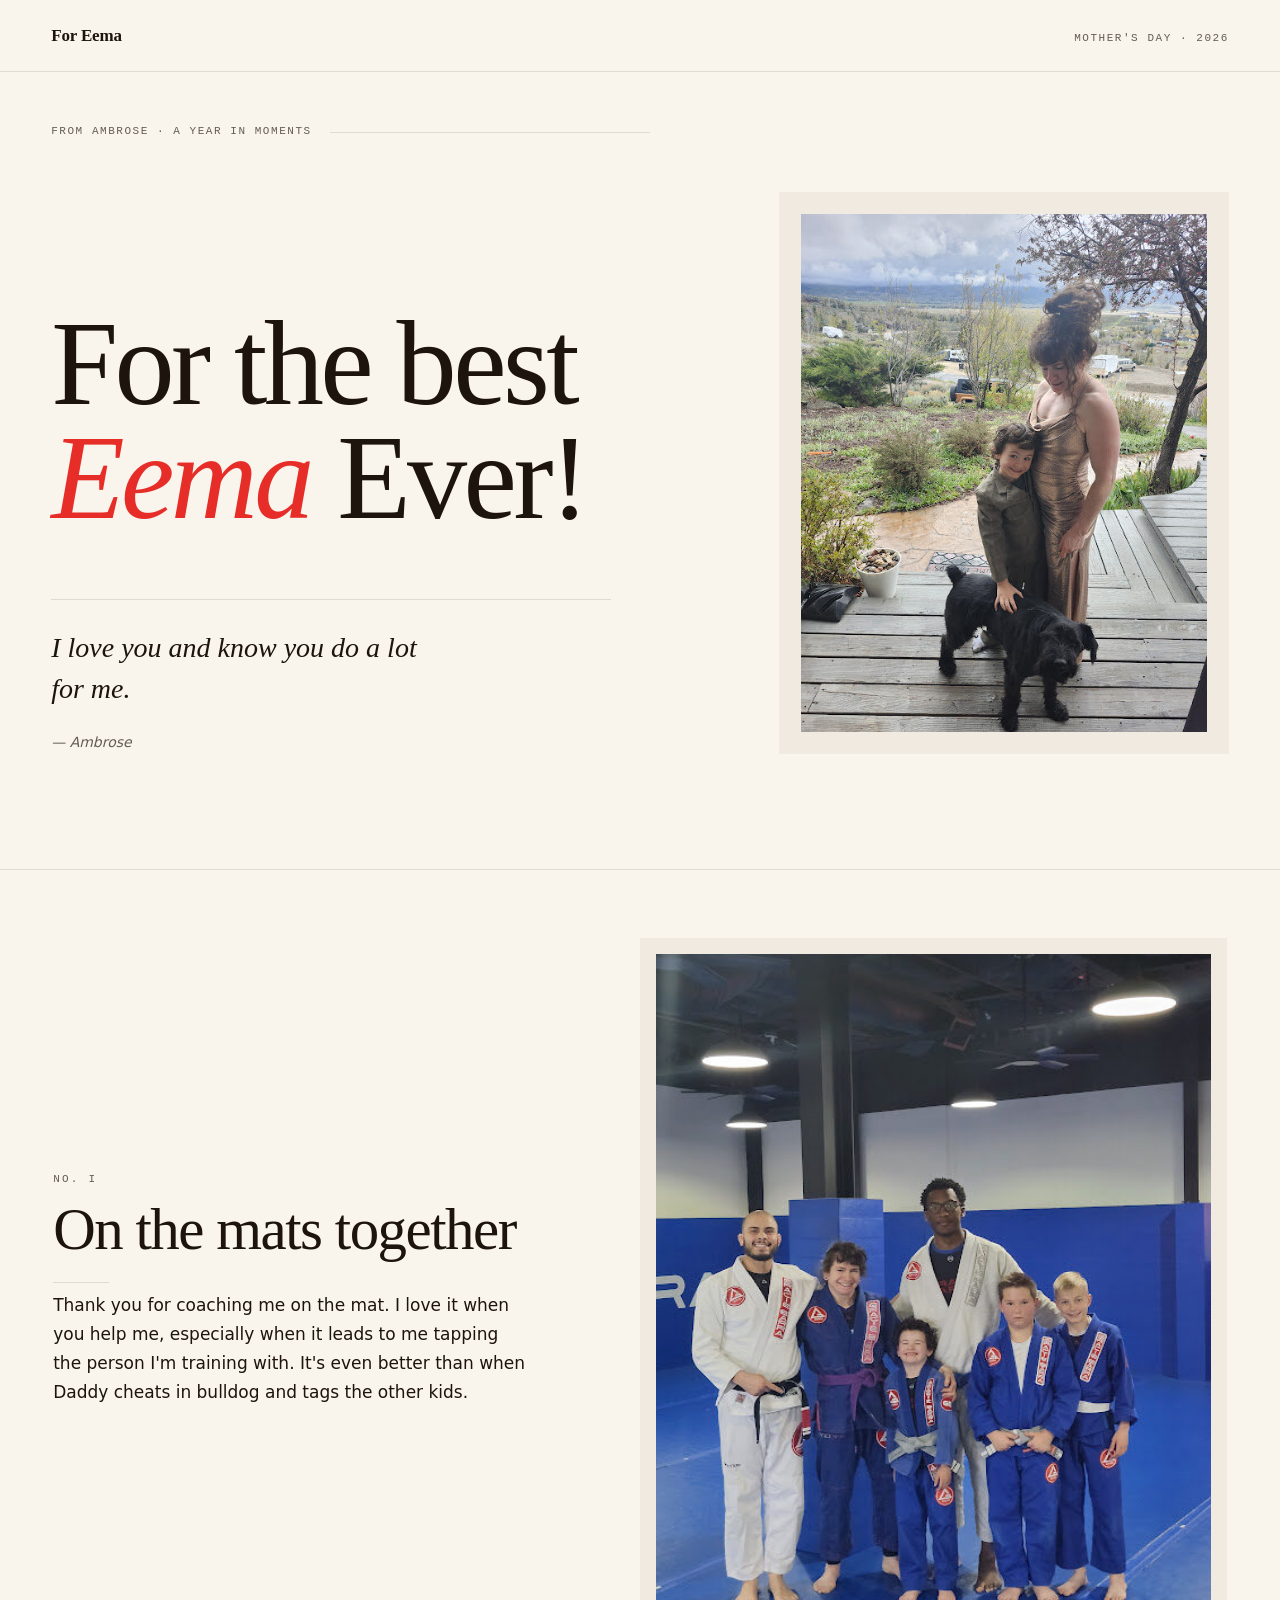
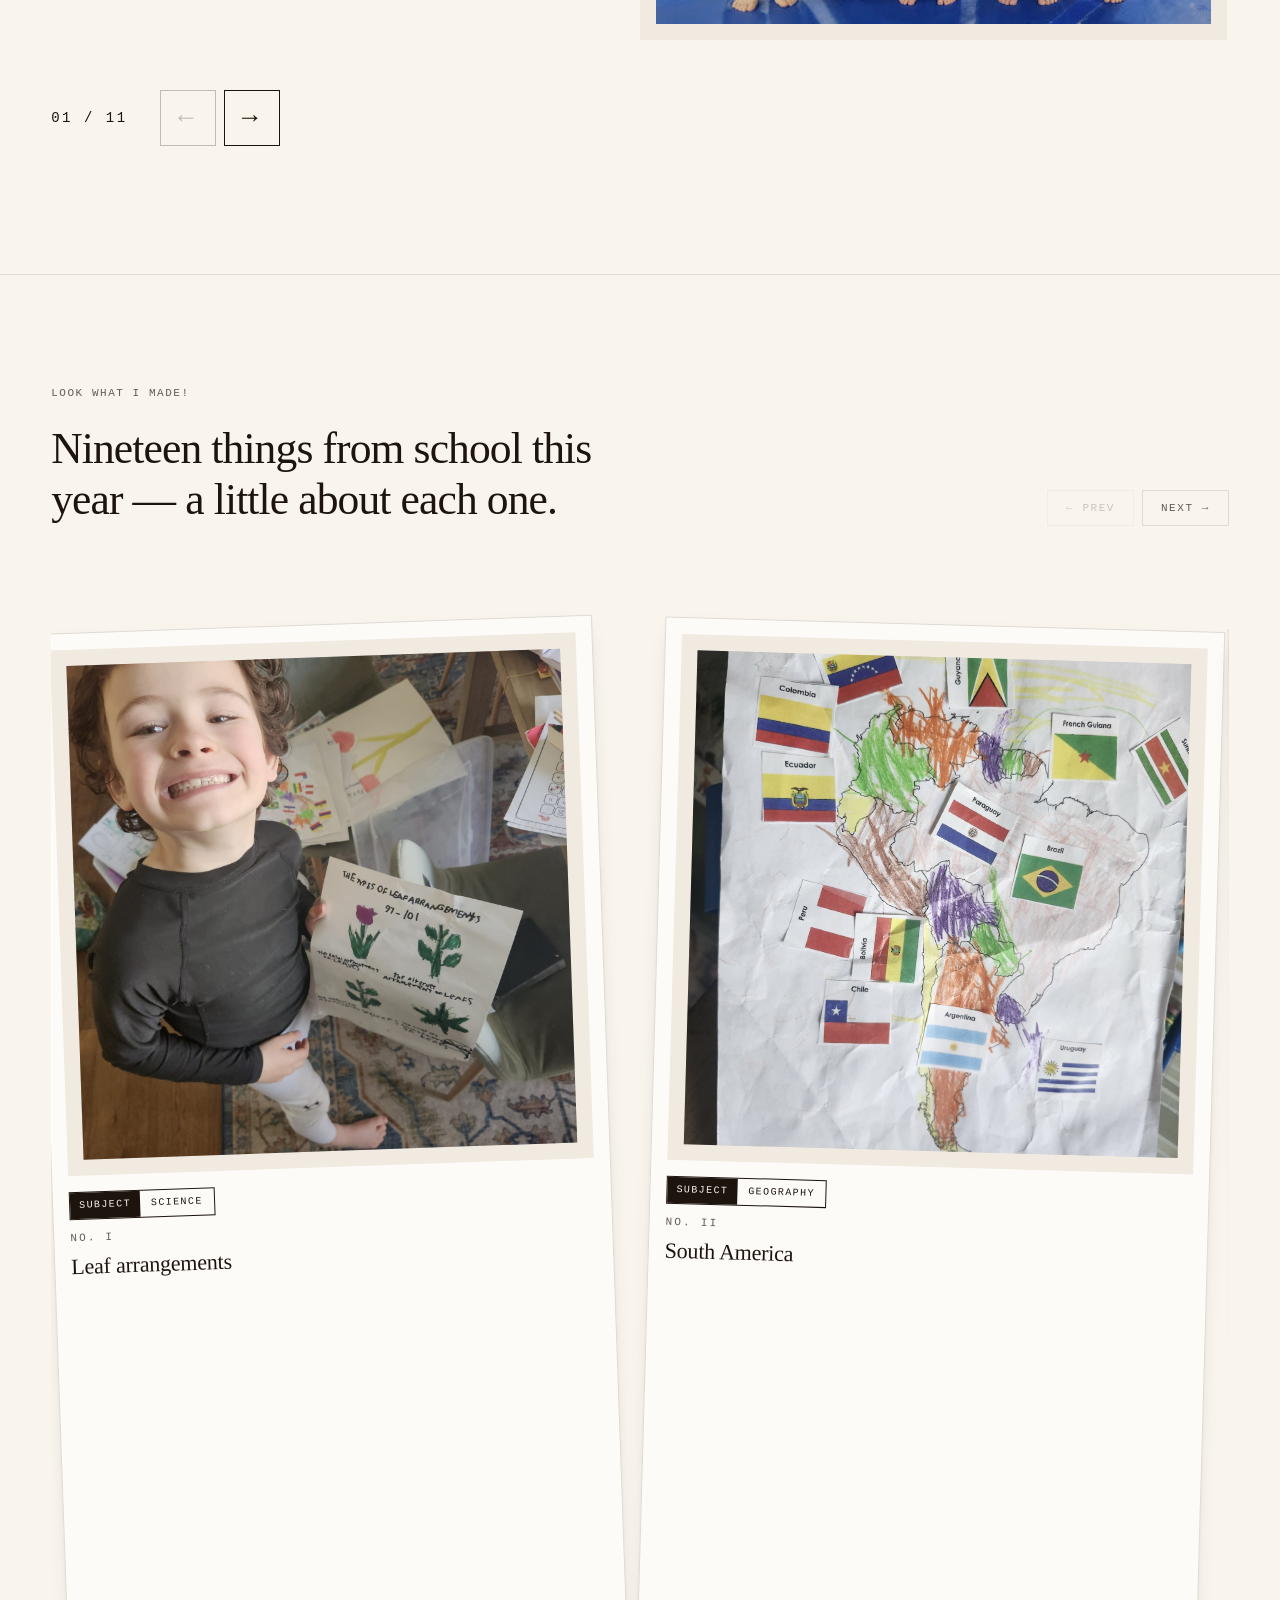
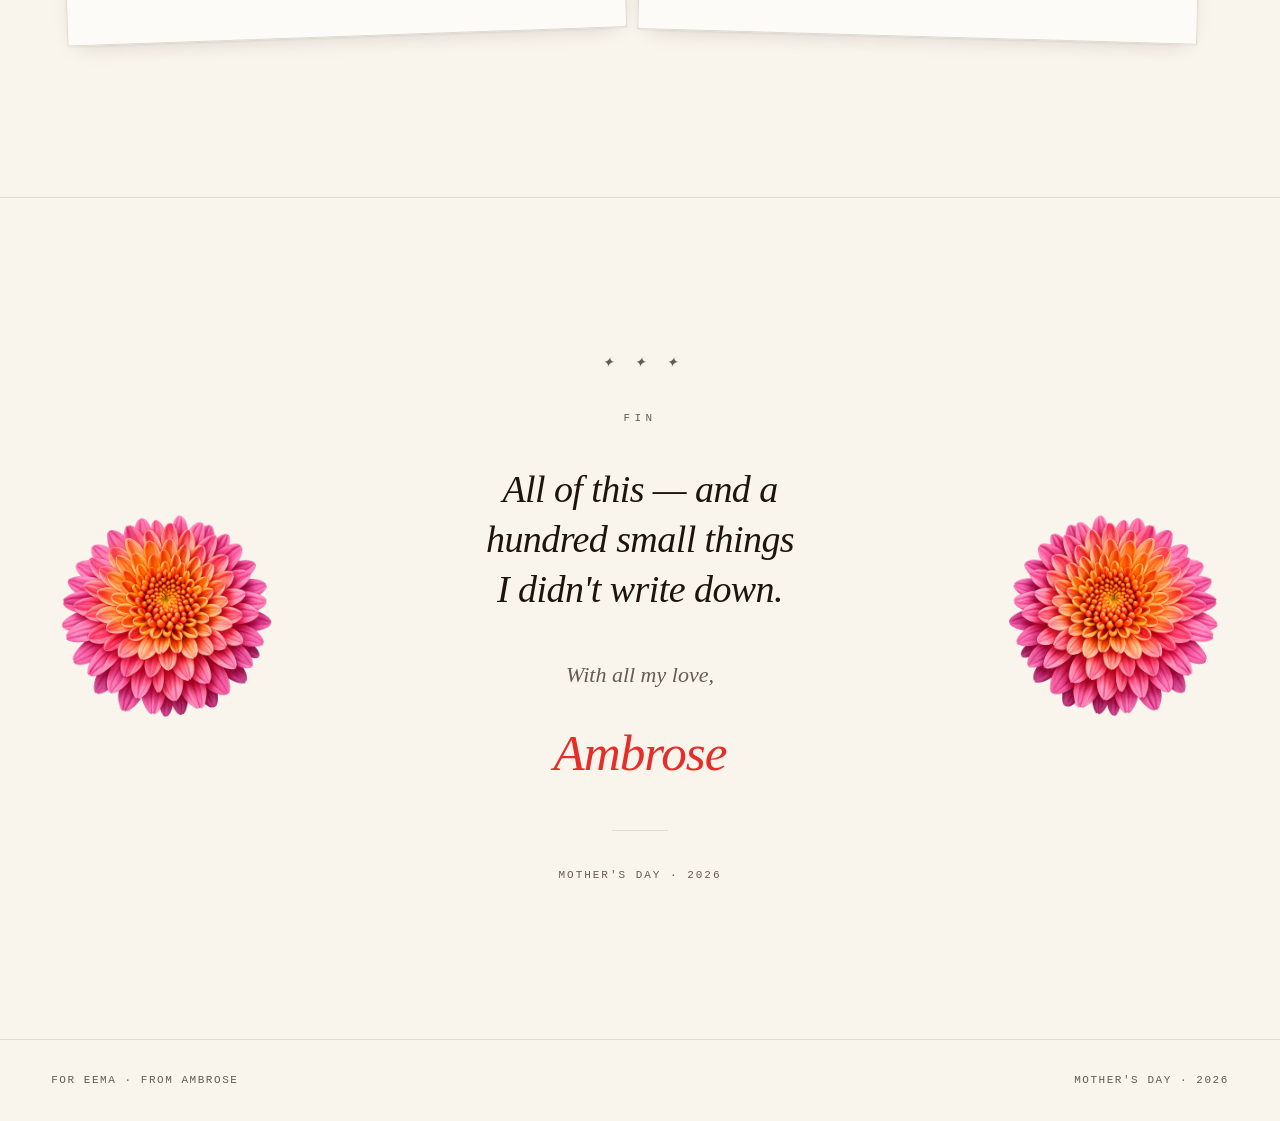
==== commit 82ddf084: "Add favicon, printable card, more videos; fix Jordanelle typo - favicon.png and apple-touch-icon.png" ====
--- a/index.html
+++ b/index.html
@@ -4,6 +4,8 @@
   <meta charset="UTF-8">
   <meta name="viewport" content="width=device-width, initial-scale=1">
   <title>For the best Eema Ever! — From Ambrose</title>
+  <link rel="icon" type="image/png" href="favicon.png">
+  <link rel="apple-touch-icon" href="apple-touch-icon.png">
   <link rel="stylesheet" href="style.css">
 </head>
 <body>
@@ -58,9 +60,9 @@
         </article>
 
         <article class="story-card">
-          <figure class="card-img"><img src="images/stories/lake.jpg" alt="Camping trip at the Jordan Mill Reservoir, June 2025" loading="lazy"></figure>
+          <figure class="card-img"><img src="images/stories/lake.jpg" alt="Camping trip at the Jordanelle Reservoir, June 2025" loading="lazy"></figure>
           <p class="card-roman">No. III</p>
-          <h3 class="card-title">Camping trip at the Jordan Mill Reservoir</h3>
+          <h3 class="card-title">Camping trip at the Jordanelle Reservoir</h3>
           <p class="card-text">Thank you so much for planning the camping trip for my birthday. I really liked going on the boat with you and paddling all the way over to Daddy. And back. Thanks for always setting fun stuff up for me.</p>
         </article>
 
@@ -138,7 +140,7 @@
     <div class="year-header">
       <div class="year-header-text">
         <p class="kicker">Look what I made!</p>
-        <h2 class="year-h2">Fifteen things from school this year — a little about each one.</h2>
+        <h2 class="year-h2">Nineteen things from school this year — a little about each one.</h2>
       </div>
       <div class="year-nav" aria-label="Schoolwork carousel navigation">
         <div class="nav-btns">
@@ -156,7 +158,6 @@
           <p class="subject-badge"><span class="subject-key">Subject</span><span class="subject-value">Science</span></p>
           <p class="card-roman">No. I</p>
           <h3 class="card-title">Leaf arrangements</h3>
-          <p class="card-text placeholder">[ Tell Eema what you learned about leaves — opposite, alternate, whorled. What was your favorite leaf to paint? ]</p>
         </article>
 
         <article class="story-card polaroid">
@@ -164,7 +165,6 @@
           <p class="subject-badge"><span class="subject-key">Subject</span><span class="subject-value">Geography</span></p>
           <p class="card-roman">No. II</p>
           <h3 class="card-title">South America</h3>
-          <p class="card-text placeholder">[ Tell Eema which country you'd visit first — and which flag was your favorite to find. ]</p>
         </article>
 
         <article class="story-card polaroid">
@@ -172,7 +172,6 @@
           <p class="subject-badge"><span class="subject-key">Subject</span><span class="subject-value">Art</span></p>
           <p class="card-roman">No. III</p>
           <h3 class="card-title">Celtic knots</h3>
-          <p class="card-text placeholder">[ Tell Eema how you drew these — what was the trickiest part of getting the lines to weave? ]</p>
         </article>
 
         <article class="story-card polaroid">
@@ -180,7 +179,6 @@
           <p class="subject-badge"><span class="subject-key">Subject</span><span class="subject-value">Math</span></p>
           <p class="card-roman">No. IV</p>
           <h3 class="card-title">Money math</h3>
-          <p class="card-text placeholder">[ Tell Eema what these problems were about — and which one took the longest. ]</p>
         </article>
 
         <article class="story-card polaroid">
@@ -188,7 +186,6 @@
           <p class="subject-badge"><span class="subject-key">Subject</span><span class="subject-value">Art</span></p>
           <p class="card-roman">No. V</p>
           <h3 class="card-title">Fishbowl</h3>
-          <p class="card-text placeholder">[ Tell Eema about the fish — what you named them and your favorite color in the picture. ]</p>
         </article>
 
         <article class="story-card polaroid">
@@ -196,7 +193,6 @@
           <p class="subject-badge"><span class="subject-key">Subject</span><span class="subject-value">Writing</span></p>
           <p class="card-roman">No. VI</p>
           <h3 class="card-title">The blue shark</h3>
-          <p class="card-text placeholder">[ Tell Eema the coolest fact you learned about blue sharks — the one you most wanted to share. ]</p>
         </article>
 
         <article class="story-card polaroid">
@@ -204,7 +200,6 @@
           <p class="subject-badge"><span class="subject-key">Subject</span><span class="subject-value">Writing</span></p>
           <p class="card-roman">No. VII</p>
           <h3 class="card-title">About me</h3>
-          <p class="card-text placeholder">[ Tell Eema what you wrote about yourself — and which part you wanted her to read first. ]</p>
         </article>
 
         <article class="story-card polaroid">
@@ -212,7 +207,6 @@
           <p class="subject-badge"><span class="subject-key">Subject</span><span class="subject-value">Art</span></p>
           <p class="card-roman">No. VIII</p>
           <h3 class="card-title">Handprint tulips</h3>
-          <p class="card-text placeholder">[ Tell Eema about making these — was the paint cold? Which hand did you use? ]</p>
         </article>
 
         <article class="story-card polaroid">
@@ -220,7 +214,6 @@
           <p class="subject-badge"><span class="subject-key">Subject</span><span class="subject-value">Art</span></p>
           <p class="card-roman">No. IX</p>
           <h3 class="card-title">Foil fish</h3>
-          <p class="card-text placeholder">[ Tell Eema how you made the foil shine — and what you used to scratch the lines in. ]</p>
         </article>
 
         <article class="story-card polaroid">
@@ -228,7 +221,6 @@
           <p class="subject-badge"><span class="subject-key">Subject</span><span class="subject-value">Art</span></p>
           <p class="card-roman">No. X</p>
           <h3 class="card-title">Mandala</h3>
-          <p class="card-text placeholder">[ Tell Eema which color was your favorite — and which circle was the hardest to color in. ]</p>
         </article>
 
         <article class="story-card polaroid">
@@ -236,7 +228,6 @@
           <p class="subject-badge"><span class="subject-key">Subject</span><span class="subject-value">Art</span></p>
           <p class="card-roman">No. XI</p>
           <h3 class="card-title">The big tree</h3>
-          <p class="card-text placeholder">[ Tell Eema about this tree — was it a real tree you saw, or one you imagined? ]</p>
         </article>
 
         <article class="story-card polaroid">
@@ -244,7 +235,6 @@
           <p class="subject-badge"><span class="subject-key">Subject</span><span class="subject-value">Art</span></p>
           <p class="card-roman">No. XII</p>
           <h3 class="card-title">The house</h3>
-          <p class="card-text placeholder">[ Tell Eema about this house — whose house is it, and what's the watercolor underneath? ]</p>
         </article>
 
         <article class="story-card polaroid">
@@ -252,7 +242,6 @@
           <p class="subject-badge"><span class="subject-key">Subject</span><span class="subject-value">Art</span></p>
           <p class="card-roman">No. XIII</p>
           <h3 class="card-title">Pokémon board</h3>
-          <p class="card-text placeholder">[ Tell Eema how this game works — what's the goal, and which Pokémon would she pick? ]</p>
         </article>
 
         <!-- Videos: source files require ffmpeg compression before they can be pushed.
@@ -260,18 +249,32 @@
 
         <article class="story-card polaroid">
           <figure class="card-img"><video src="images/school/video-1.mp4" controls preload="metadata" playsinline></video></figure>
-          <p class="subject-badge"><span class="subject-key">Subject</span><span class="subject-value">[ subject ]</span></p>
           <p class="card-roman">No. XIV</p>
-          <h3 class="card-title">[ Video title ]</h3>
-          <p class="card-text placeholder">[ Tell Eema what this video shows. ]</p>
         </article>
 
         <article class="story-card polaroid">
           <figure class="card-img"><video src="images/school/video-2.mp4" controls preload="metadata" playsinline></video></figure>
-          <p class="subject-badge"><span class="subject-key">Subject</span><span class="subject-value">[ subject ]</span></p>
           <p class="card-roman">No. XV</p>
-          <h3 class="card-title">[ Video title ]</h3>
-          <p class="card-text placeholder">[ Tell Eema what this video shows. ]</p>
+        </article>
+
+        <article class="story-card polaroid">
+          <figure class="card-img"><video src="images/school/video-3.mp4" controls preload="metadata" playsinline></video></figure>
+          <p class="card-roman">No. XVI</p>
+        </article>
+
+        <article class="story-card polaroid">
+          <figure class="card-img"><video src="images/school/video-4.mp4" controls preload="metadata" playsinline></video></figure>
+          <p class="card-roman">No. XVII</p>
+        </article>
+
+        <article class="story-card polaroid">
+          <figure class="card-img"><video src="images/school/video-5.mp4" controls preload="metadata" playsinline></video></figure>
+          <p class="card-roman">No. XVIII</p>
+        </article>
+
+        <article class="story-card polaroid">
+          <figure class="card-img"><video src="images/school/video-6.mp4" controls preload="metadata" playsinline></video></figure>
+          <p class="card-roman">No. XIX</p>
         </article>
 
       </div>
--- a/style.css
+++ b/style.css
@@ -488,6 +488,10 @@
 .story-card.polaroid:nth-child(13) { rotate: 0.6deg; }
 .story-card.polaroid:nth-child(14) { rotate: -1.8deg; }
 .story-card.polaroid:nth-child(15) { rotate: 1.4deg; }
+.story-card.polaroid:nth-child(16) { rotate: -1deg; }
+.story-card.polaroid:nth-child(17) { rotate: 2.1deg; }
+.story-card.polaroid:nth-child(18) { rotate: -2.3deg; }
+.story-card.polaroid:nth-child(19) { rotate: 1.2deg; }
 
 .story-card.polaroid:hover {
   rotate: 0deg;
@@ -502,9 +506,9 @@
   margin-bottom: 14px;
 }
 
-/* video-bearing polaroid: wider 16:9 frame, dark inner */
+/* video-bearing polaroid: tall 9:16 frame to match phone-portrait videos, dark inner */
 .story-card.polaroid:has(video) .card-img {
-  aspect-ratio: 16 / 9;
+  aspect-ratio: 9 / 16;
   background: #000;
 }
 
@@ -676,6 +680,7 @@
   .cover-image {
     max-width: 480px;
     width: 100%;
+    justify-self: center;
   }
   .year:not(.schoolwork) .story-card {
     grid-template-columns: 1fr;
@@ -690,6 +695,8 @@
     max-width: 520px;
     max-height: none;
     justify-self: center;
+    grid-column: 1;
+    grid-row: auto;
   }
 }
 
@@ -700,6 +707,18 @@
   }
   .year-nav {
     justify-content: flex-end;
+  }
+  .carousel-track {
+    gap: 16px;
+  }
+  .year-controls {
+    gap: 20px;
+    flex-wrap: wrap;
+  }
+  .nav-btn-large {
+    width: 48px;
+    height: 48px;
+    font-size: 22px;
   }
 }
 
